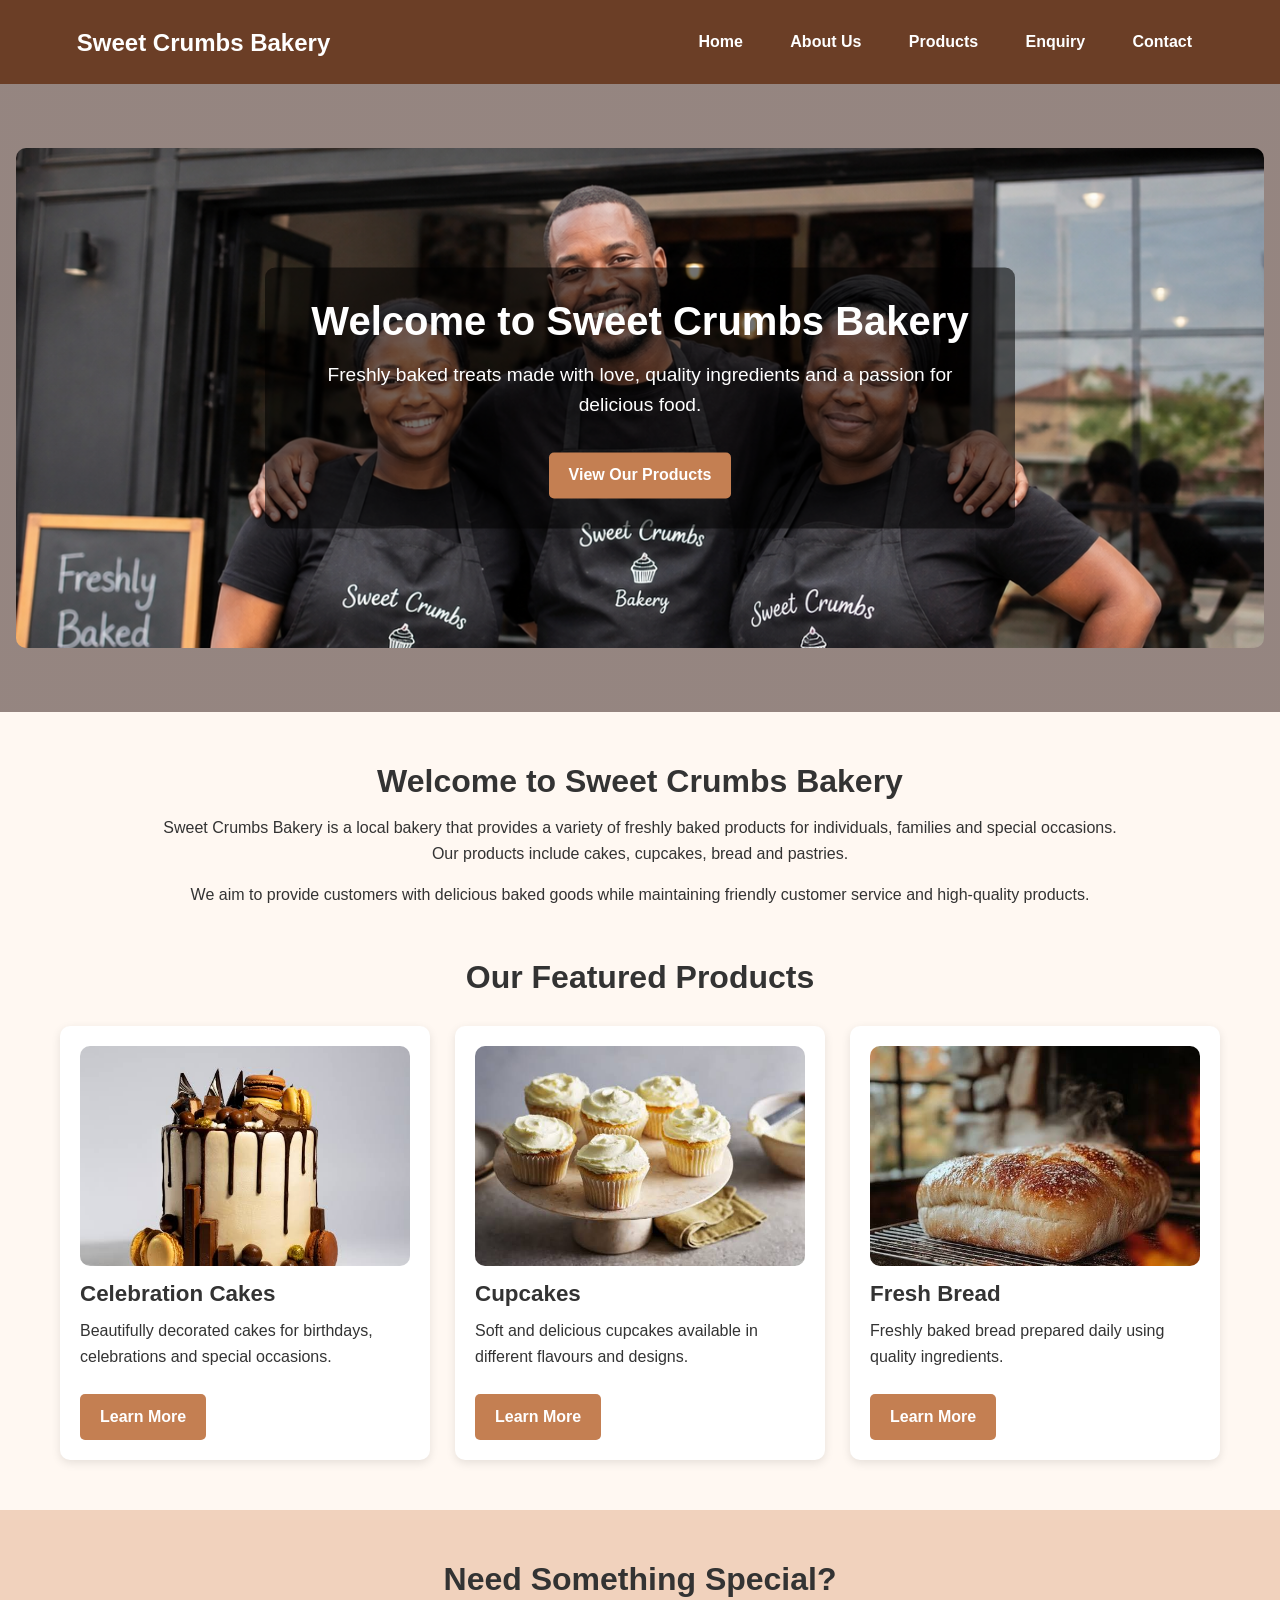
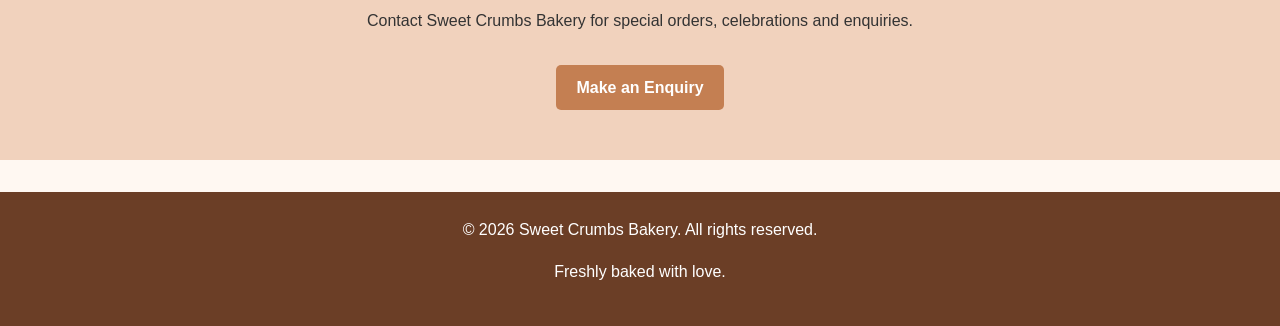
==== index.html @ dd997c4e "Update responsive images and website design" ====
<!DOCTYPE html>
<html lang="en">

<head>
    <!-- Basic page information -->
    <meta charset="UTF-8">
    <meta name="viewport" content="width=device-width, initial-scale=1.0">

    <!-- SEO information -->
    <meta name="description" content="Sweet Crumbs Bakery offers freshly baked cakes, cupcakes, bread and pastries in Johannesburg.">
    <meta name="keywords" content="Sweet Crumbs Bakery, cakes, cupcakes, bread, pastries, bakery, Johannesburg">
    <meta name="author" content="Sweet Crumbs Bakery">

    <title>Sweet Crumbs Bakery | Home</title>

    <!-- External CSS stylesheet -->
    <link rel="stylesheet" href="css/style.css">
</head>

<body>

    <!-- =========================
         HEADER
         ========================= -->
    <header>

        <div class="logo">
            <a href="index.html">Sweet Crumbs Bakery</a>
        </div>

        <!-- Main navigation -->
        <nav>
            <ul>
                <li><a href="index.html">Home</a></li>
                <li><a href="about.html">About Us</a></li>
                <li><a href="products.html">Products</a></li>
                <li><a href="enquiry.html">Enquiry</a></li>
                <li><a href="contact.html">Contact</a></li>
            </ul>
        </nav>

    </header>


    <!-- =========================
         MAIN CONTENT
         ========================= -->
    <main>

        <!-- Hero Section -->
        <section class="hero">

            <!--
                Responsive image:
                Mobile = small image
                Tablet = medium image
                Desktop = large image
            -->
            <picture>

                <source
                    media="(max-width: 600px)"
                    srcset="images/bakery - small.png.">

                <source
                    media="(max-width: 1024px)"
                    srcset="images/bakery-medium.png">

                <img
                    src="images/bakery-large.png"
                    alt="Freshly baked products at Sweet Crumbs Bakery"
                    class="responsive-image">

            </picture>

            <div class="hero-content">

                <h1>Welcome to Sweet Crumbs Bakery</h1>

                <p>
                    Freshly baked treats made with love, quality ingredients
                    and a passion for delicious food.
                </p>

                <a href="products.html" class="btn">
                    View Our Products
                </a>

            </div>

        </section>


        <!-- Introduction Section -->
        <section class="intro">

            <h2>Welcome to Sweet Crumbs Bakery</h2>

            <p>
                Sweet Crumbs Bakery is a local bakery that provides a variety
                of freshly baked products for individuals, families and special
                occasions. Our products include cakes, cupcakes, bread and
                pastries.
            </p>

            <p>
                We aim to provide customers with delicious baked goods while
                maintaining friendly customer service and high-quality products.
            </p>

        </section>


        <!-- Featured Products -->
        <section class="featured-products">

            <h2>Our Featured Products</h2>

            <div class="product-container">

                <!-- Cake -->
                <article class="product-card">

                    <img
                        src="images/cake-large.jpg"
                        srcset="
                            images/cake-small.jpg 480w,
                            images/cake-medium.jpg 800w,
                            images/cake-large.jpg 1200w
                        "
                        sizes="
                            (max-width: 600px) 100vw,
                            (max-width: 1024px) 50vw,
                            33vw
                        "
                        alt="Decorated celebration cake"
                        class="responsive-image">

                    <h3>Celebration Cakes</h3>

                    <p>
                        Beautifully decorated cakes for birthdays,
                        celebrations and special occasions.
                    </p>

                    <a href="products.html" class="btn">
                        Learn More
                    </a>

                </article>


                <!-- Cupcakes -->
                <article class="product-card">

                    <img
                        src="images/vanillacupcakes-large.jpg"
                        srcset="
                            images/vanillacupcakes-small.jpg 480w,
                            images/vanillacupcakes-medium.jpg 800w,
                            images/vanillacupcakes-large.jpg 1200w
                        "
                        sizes="
                            (max-width: 600px) 100vw,
                            (max-width: 1024px) 50vw,
                            33vw
                        "
                        alt="Freshly baked cupcakes"
                        class="responsive-image">

                    <h3>Cupcakes</h3>

                    <p>
                        Soft and delicious cupcakes available in
                        different flavours and designs.
                    </p>

                    <a href="products.html" class="btn">
                        Learn More
                    </a>

                </article>


                <!-- Bread -->
                <article class="product-card">

                    <img
                        src="images/bread-large.jpg"
                        srcset="
                            images/bread-small.jpg 480w,
                            images/bread-medium.jpg 800w,
                            images/bread-large.jpg 1200w
                        "
                        sizes="
                            (max-width: 600px) 100vw,
                            (max-width: 1024px) 50vw,
                            33vw
                        "
                        alt="Freshly baked bread"
                        class="responsive-image">

                    <h3>Fresh Bread</h3>

                    <p>
                        Freshly baked bread prepared daily using
                        quality ingredients.
                    </p>

                    <a href="products.html" class="btn">
                        Learn More
                    </a>

                </article>

            </div>

        </section>


        <!-- Call To Action -->
        <section class="call-to-action">

            <h2>Need Something Special?</h2>

            <p>
                Contact Sweet Crumbs Bakery for special orders,
                celebrations and enquiries.
            </p>

            <a href="enquiry.html" class="btn">
                Make an Enquiry
            </a>

        </section>

    </main>


    <!-- =========================
         FOOTER
         ========================= -->
    <footer>

        <p>
            &copy; 2026 Sweet Crumbs Bakery. All rights reserved.
        </p>

        <p>
            Freshly baked with love.
        </p>

    </footer>

</body>

</html>
---- css/style.css ----
/* =========================================================
   SWEET CRUMBS BAKERY
   Main External Stylesheet
   Part 2 - CSS Styling and Responsive Design
   ========================================================= */


/* =========================================================
   1. CSS RESET
   ========================================================= */

* {
    margin: 0;
    padding: 0;
    box-sizing: border-box;
}

html {
    scroll-behavior: smooth;
}

body {
    font-family: Arial, Helvetica, sans-serif;
    font-size: 1rem;
    line-height: 1.6;
    background-color: #fffaf5;
    color: #3e2723;
}


/* =========================================================
   2. GENERAL STYLES
   ========================================================= */

img {
    max-width: 100%;
    height: auto;
    display: block;
}

a {
    color: inherit;
    text-decoration: none;
}

ul {
    list-style: none;
}

.container {
    width: 90%;
    max-width: 1200px;
    margin: 0 auto;
}

section {
    padding: 4rem 0;
}

h1,
h2,
h3 {
    line-height: 1.2;
    margin-bottom: 1rem;
}

h1 {
    font-size: 2.8rem;
}

h2 {
    font-size: 2rem;
}

h3 {
    font-size: 1.4rem;
}

p {
    margin-bottom: 1rem;
}


/* =========================================================
   3. HEADER
   ========================================================= */

header {
    background-color: #5d4037;
    color: white;
    padding: 1rem 0;
}

.header-container {
    width: 90%;
    max-width: 1200px;
    margin: 0 auto;

    display: flex;
    justify-content: space-between;
    align-items: center;
}

.logo {
    font-size: 1.7rem;
    font-weight: bold;
    color: #ffe0b2;
}


/* =========================================================
   4. NAVIGATION
   ========================================================= */

nav ul {
    display: flex;
    gap: 1.5rem;
}

nav a {
    color: white;
    font-weight: bold;
    padding: 0.5rem 0.7rem;
    border-radius: 5px;

    transition: background-color 0.3s ease,
                color 0.3s ease;
}


/* Hover effect */

nav a:hover {
    background-color: #f8bbd0;
    color: #3e2723;
}


/* Active and focus states */

nav a:focus,
nav a:active {
    background-color: #ffe0b2;
    color: #3e2723;
}


/* =========================================================
   5. HERO SECTION
   ========================================================= */

.hero {
    min-height: 75vh;

    display: flex;
    align-items: center;
    justify-content: center;

    text-align: center;

    background:
        linear-gradient(
            rgba(62, 39, 35, 0.55),
            rgba(62, 39, 35, 0.55)
        ),
        url("../images/bakery.jpg");

    background-size: cover;
    background-position: center;

    color: white;
    padding: 4rem 1rem;
}

.hero-content {
    max-width: 750px;
}

.hero h1 {
    font-size: 3rem;
}

.hero p {
    font-size: 1.2rem;
}


/* =========================================================
   6. BUTTONS
   ========================================================= */

.btn {
    display: inline-block;

    background-color: #d81b60;
    color: white;

    padding: 0.75rem 1.5rem;

    border-radius: 5px;

    font-weight: bold;

    margin-top: 1rem;

    transition: background-color 0.3s ease,
                transform 0.2s ease;
}

.btn:hover {
    background-color: #ad1457;
    transform: translateY(-2px);
}

.btn:focus {
    outline: 3px solid #ffcc80;
    outline-offset: 3px;
}


/* =========================================================
   7. SECTION HEADINGS
   ========================================================= */

.section-title {
    text-align: center;
    color: #5d4037;
    margin-bottom: 2rem;
}

.section-title::after {
    content: "";
    display: block;

    width: 60px;
    height: 3px;

    background-color: #d81b60;

    margin: 0.7rem auto;
}


/* =========================================================
   8. ABOUT SECTION
   ========================================================= */

.about-content {
    display: grid;

    grid-template-columns: 1fr 1fr;

    gap: 2rem;

    align-items: center;
}

.about-content img {
    width: 100%;
    border-radius: 10px;
}


/* =========================================================
   9. PRODUCT SECTION
   ========================================================= */

.product-grid {
    display: grid;

    grid-template-columns:
        repeat(3, 1fr);

    gap: 2rem;
}

.product-card {
    background-color: white;

    border-radius: 10px;

    overflow: hidden;

    box-shadow:
        0 4px 10px rgba(0, 0, 0, 0.1);

    transition:
        transform 0.3s ease,
        box-shadow 0.3s ease;
}

.product-card:hover {
    transform: translateY(-5px);

    box-shadow:
        0 8px 20px rgba(0, 0, 0, 0.15);
}

.product-card img {
    width: 100%;
    height: 220px;
    object-fit: cover;
}

.product-info {
    padding: 1.5rem;
}

.product-info h3 {
    color: #5d4037;
}

.price {
    color: #d81b60;
    font-size: 1.2rem;
    font-weight: bold;
}


/* =========================================================
   10. INFORMATION CARDS
   ========================================================= */

.card-container {
    display: flex;

    justify-content: center;

    gap: 2rem;

    flex-wrap: wrap;
}

.info-card {
    flex: 1 1 250px;

    background-color: white;

    padding: 2rem;

    border-radius: 10px;

    text-align: center;

    box-shadow:
        0 4px 10px rgba(0, 0, 0, 0.1);
}

.info-card:hover {
    transform: translateY(-3px);
}


/* =========================================================
   11. FORMS
   ========================================================= */

.form-container {
    max-width: 800px;

    margin: 0 auto;

    background-color: white;

    padding: 2rem;

    border-radius: 10px;

    box-shadow:
        0 4px 10px rgba(0, 0, 0, 0.1);
}

.form-group {
    margin-bottom: 1.2rem;
}

.form-group label {
    display: block;

    font-weight: bold;

    margin-bottom: 0.4rem;
}

.form-group input,
.form-group select,
.form-group textarea {
    width: 100%;

    padding: 0.8rem;

    border: 1px solid #bdbdbd;

    border-radius: 5px;

    font-size: 1rem;

    font-family: inherit;
}

.form-group textarea {
    min-height: 150px;

    resize: vertical;
}

.form-group input:focus,
.form-group select:focus,
.form-group textarea:focus {
    outline: none;

    border-color: #d81b60;

    box-shadow:
        0 0 0 3px rgba(216, 27, 96, 0.15);
}


/* =========================================================
   12. CONTACT SECTION
   ========================================================= */

.contact-container {
    display: grid;

    grid-template-columns: 1fr 1fr;

    gap: 2rem;
}

.contact-info {
    background-color: #ffe0b2;

    padding: 2rem;

    border-radius: 10px;
}

.contact-info h3 {
    color: #5d4037;
}

.map-container {
    width: 100%;
    min-height: 350px;
}

.map-container iframe {
    width: 100%;
    height: 350px;

    border: 0;

    border-radius: 10px;
}


/* =========================================================
   13. FOOTER
   ========================================================= */

footer {
    background-color: #3e2723;

    color: white;

    text-align: center;

    padding: 2rem 1rem;

    margin-top: 2rem;
}

footer a {
    color: #ffe0b2;
}

footer a:hover {
    color: #f8bbd0;
}


/* =========================================================
   14. RESPONSIVE IMAGES
   ========================================================= */

.responsive-image {
    width: 100%;
    height: auto;
    border-radius: 10px;
}


/* =========================================================
   15. TABLET BREAKPOINT
   ========================================================= */

/*
   Tablet devices:
   768px and below
*/

@media (max-width: 768px) {

    h1 {
        font-size: 2.3rem;
    }

    h2 {
        font-size: 1.8rem;
    }

    nav ul {
        gap: 0.5rem;
    }

    .about-content {
        grid-template-columns: 1fr;
    }

    .contact-container {
        grid-template-columns: 1fr;
    }

    .product-grid {
        grid-template-columns:
            repeat(2, 1fr);
    }

    .hero {
        min-height: 60vh;
    }

}


/* =========================================================
   16. MOBILE BREAKPOINT
   ========================================================= */

/*
   Mobile devices:
   600px and below
*/

@media (max-width: 600px) {

    body {
        font-size: 0.95rem;
    }

    section {
        padding: 2.5rem 0;
    }

    .header-container {
        flex-direction: column;

        gap: 1rem;
    }

    nav ul {
        flex-direction: column;

        text-align: center;

        gap: 0.3rem;
    }

    nav a {
        display: block;
    }

    .hero {
        min-height: 70vh;

        padding: 3rem 1rem;
    }

    .hero h1 {
        font-size: 2rem;
    }

    .hero p {
        font-size: 1rem;
    }

    .product-grid {
        grid-template-columns: 1fr;
    }

    .card-container {
        flex-direction: column;
    }

    .info-card {
        width: 100%;
    }

    .form-container {
        padding: 1.2rem;
    }

    .contact-container {
        grid-template-columns: 1fr;
    }

}


/* =========================================================
   17. SMALL MOBILE DEVICES
   ========================================================= */

@media (max-width: 400px) {

    .hero h1 {
        font-size: 1.7rem;
    }

    h2 {
        font-size: 1.5rem;
    }

    .container {
        width: 94%;
    }

    .btn {
        width: 100%;
        text-align: center;
    }

}

/* =========================
   GENERAL STYLING
   ========================= */

* {
    margin: 0;
    padding: 0;
    box-sizing: border-box;
}

html {
    scroll-behavior: smooth;
}

body {
    font-family: Arial, sans-serif;
    line-height: 1.6;
    background-color: #fff8f2;
    color: #333;
}

img {
    max-width: 100%;
}


/* =========================
   HEADER
   ========================= */

header {
    display: flex;
    justify-content: space-between;
    align-items: center;
    padding: 20px 6%;
    background-color: #6b3e26;
}

.logo a {
    color: white;
    text-decoration: none;
    font-size: 1.5rem;
    font-weight: bold;
}


/* =========================
   NAVIGATION
   ========================= */

nav ul {
    display: flex;
    list-style: none;
    gap: 25px;
}

nav a {
    color: white;
    text-decoration: none;
    font-weight: bold;
}

nav a:hover,
nav a:focus {
    text-decoration: underline;
}


/* =========================
   RESPONSIVE IMAGES
   ========================= */

.responsive-image {
    width: 100%;
    max-width: 100%;
    height: auto;
    display: block;
    object-fit: cover;
    border-radius: 10px;
}


/* =========================
   HERO SECTION
   ========================= */

.hero {
    position: relative;
    min-height: 500px;
    overflow: hidden;
}

.hero picture,
.hero picture img {
    width: 100%;
    height: 500px;
}

.hero picture img {
    object-fit: cover;
}

.hero-content {
    position: absolute;
    top: 50%;
    left: 50%;
    transform: translate(-50%, -50%);
    text-align: center;
    width: 80%;
    background: rgba(0, 0, 0, 0.55);
    padding: 30px;
    color: white;
    border-radius: 10px;
}

.hero-content h1 {
    font-size: 2.5rem;
    margin-bottom: 15px;
}


/* =========================
   BUTTONS
   ========================= */

.btn {
    display: inline-block;
    margin-top: 15px;
    padding: 10px 20px;
    background-color: #c47f52;
    color: white;
    text-decoration: none;
    border-radius: 5px;
    font-weight: bold;
}

.btn:hover,
.btn:focus {
    background-color: #8f5638;
}


/* =========================
   INTRODUCTION
   ========================= */

.intro {
    max-width: 1000px;
    margin: 50px auto;
    padding: 0 20px;
    text-align: center;
}

.intro h2 {
    margin-bottom: 15px;
}


/* =========================
   PAGE HEADER
   ========================= */

.page-header {
    text-align: center;
    padding: 60px 20px 30px;
}

.page-header h1 {
    font-size: 2.5rem;
    margin-bottom: 10px;
}


/* =========================
   PRODUCTS
   ========================= */

.featured-products,
.products {
    max-width: 1200px;
    margin: 50px auto;
    padding: 0 20px;
}

.featured-products > h2 {
    text-align: center;
    margin-bottom: 30px;
}

.product-container {
    display: grid;
    grid-template-columns: repeat(3, 1fr);
    gap: 25px;
}

.product-card {
    background-color: white;
    padding: 20px;
    border-radius: 10px;
    box-shadow: 0 3px 10px rgba(0, 0, 0, 0.1);
}

.product-card img {
    margin-bottom: 15px;
}

.product-card h2,
.product-card h3 {
    margin-bottom: 10px;
}

.product-card p {
    margin-bottom: 10px;
}


/* =========================
   CALL TO ACTION
   ========================= */

.call-to-action {
    text-align: center;
    padding: 50px 20px;
    margin-top: 40px;
    background-color: #f1d2bd;
}

.call-to-action h2 {
    margin-bottom: 10px;
}


/* =========================
   FOOTER
   ========================= */

footer {
    text-align: center;
    padding: 25px;
    background-color: #6b3e26;
    color: white;
}


/* =========================
   TABLET
   ========================= */

@media (max-width: 1024px) {

    .product-container {
        grid-template-columns: repeat(2, 1fr);
    }

    .hero-content h1 {
        font-size: 2rem;
    }

}


/* =========================
   MOBILE
   ========================= */

@media (max-width: 600px) {

    header {
        flex-direction: column;
        gap: 15px;
        text-align: center;
    }

    nav ul {
        flex-direction: column;
        gap: 10px;
    }

    .hero {
        min-height: 400px;
    }

    .hero picture,
    .hero picture img {
        height: 400px;
    }

    .hero-content {
        width: 90%;
        padding: 20px;
    }

    .hero-content h1 {
        font-size: 1.7rem;
    }

    .product-container {
        grid-template-columns: 1fr;
    }

    .page-header h1 {
        font-size: 2rem;
    }

}
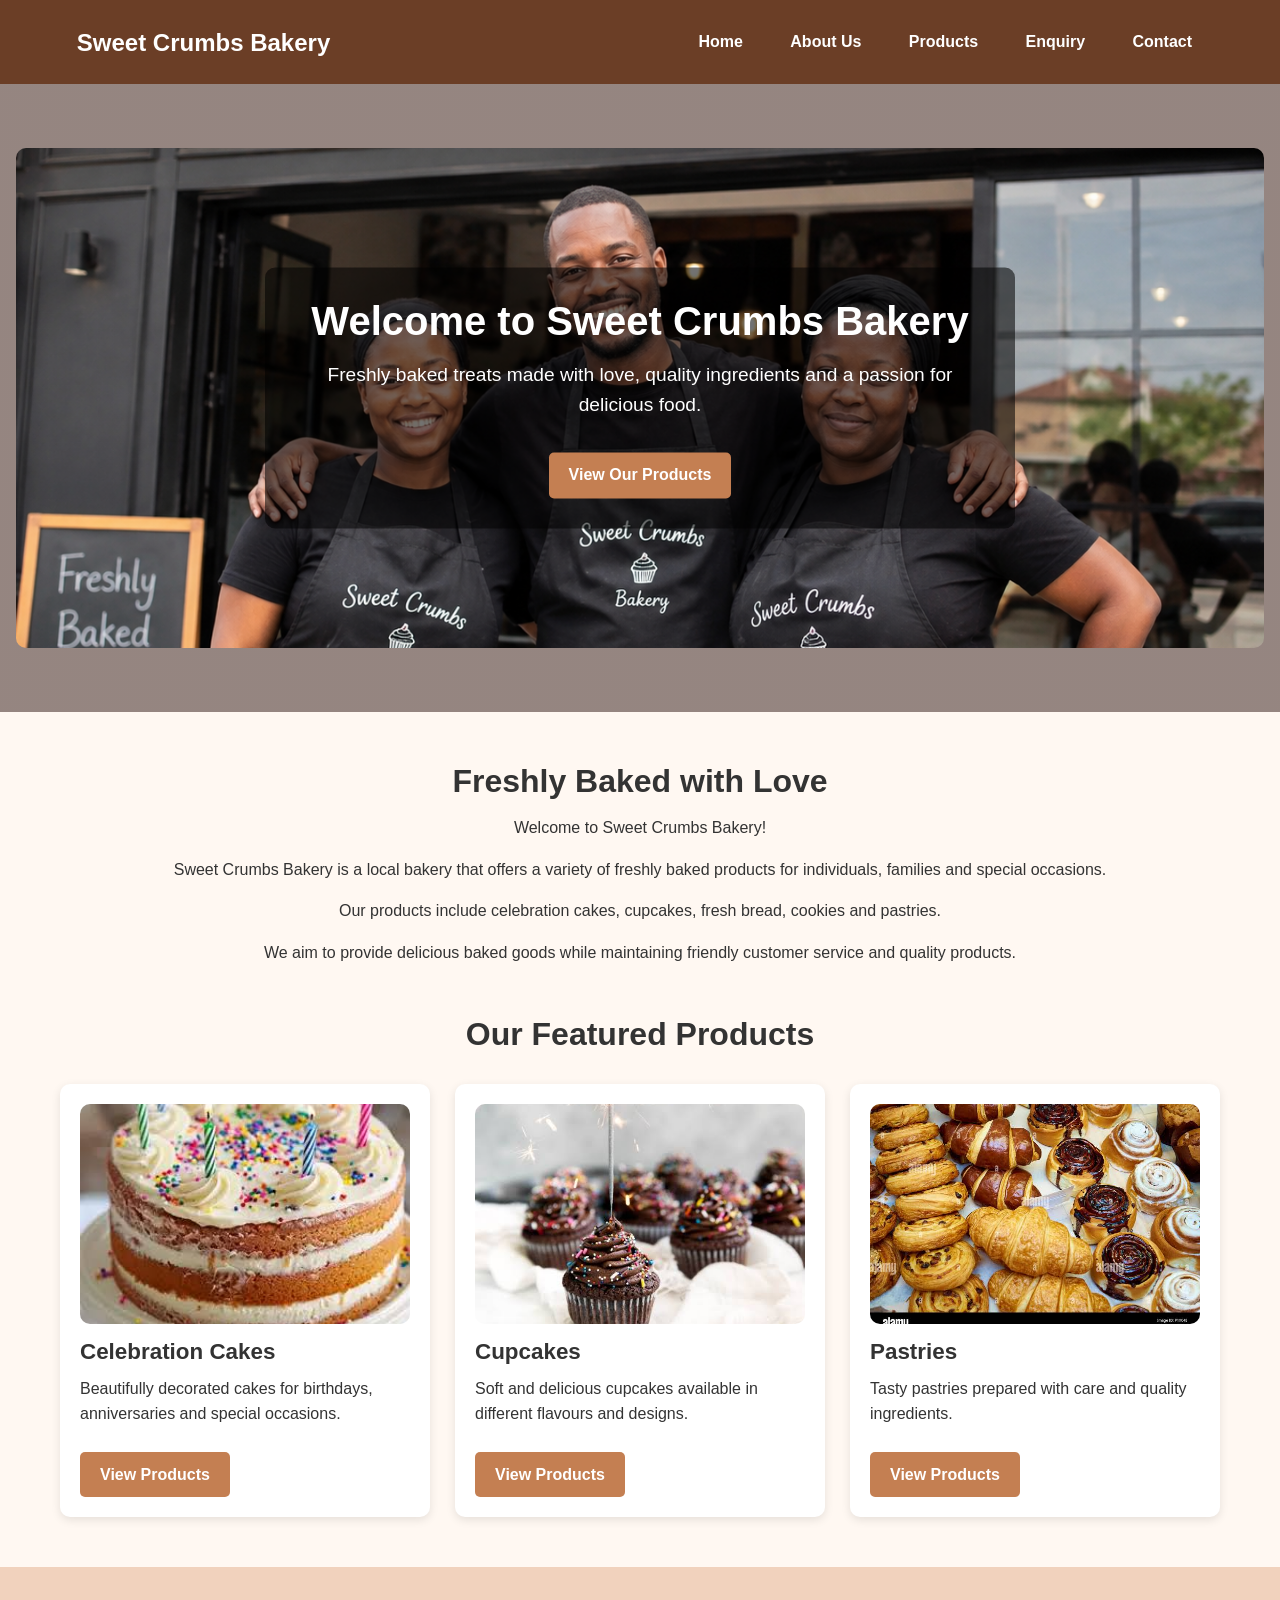
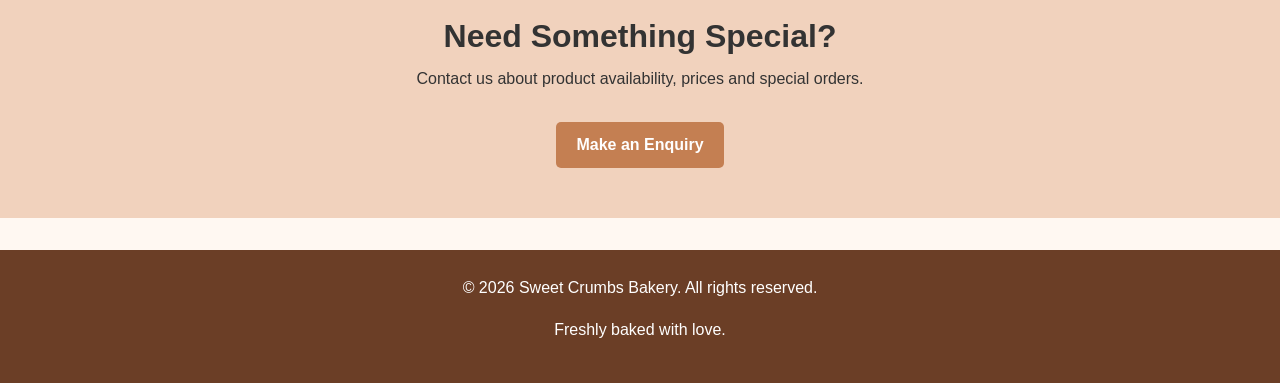
==== commit fc0c03b0: "Add JavaScript product search and image gallery" ====
--- a/index.html
+++ b/index.html
@@ -1,258 +1,186 @@
+
 <!DOCTYPE html>
 <html lang="en">
-
 <head>
-    <!-- Basic page information -->
     <meta charset="UTF-8">
     <meta name="viewport" content="width=device-width, initial-scale=1.0">
 
-    <!-- SEO information -->
-    <meta name="description" content="Sweet Crumbs Bakery offers freshly baked cakes, cupcakes, bread and pastries in Johannesburg.">
-    <meta name="keywords" content="Sweet Crumbs Bakery, cakes, cupcakes, bread, pastries, bakery, Johannesburg">
-    <meta name="author" content="Sweet Crumbs Bakery">
-
     <title>Sweet Crumbs Bakery | Home</title>
 
-    <!-- External CSS stylesheet -->
+    <meta name="description"
+        content="Welcome to Sweet Crumbs Bakery. Explore our freshly baked cakes, cupcakes, bread, cookies and pastries.">
+
+    <meta name="keywords"
+        content="Sweet Crumbs Bakery, cakes, cupcakes, bread, cookies, pastries">
+
+    <meta name="robots" content="index, follow">
+
     <link rel="stylesheet" href="css/style.css">
+    <script src="js/script.js" defer></script>
 </head>
 
 <body>
 
-    <!-- =========================
-         HEADER
-         ========================= -->
-    <header>
+<header>
+    <div class="logo">
+        <a href="index.html">Sweet Crumbs Bakery</a>
+    </div>
 
-        <div class="logo">
-            <a href="index.html">Sweet Crumbs Bakery</a>
+    <nav aria-label="Main navigation">
+        <ul>
+            <li><a href="index.html">Home</a></li>
+            <li><a href="about.html">About Us</a></li>
+            <li><a href="products.html">Products</a></li>
+            <li><a href="enquiry.html">Enquiry</a></li>
+            <li><a href="contact.html">Contact</a></li>
+        </ul>
+    </nav>
+</header>
+
+<main>
+
+    <!-- Hero Section -->
+    <section class="hero">
+        <picture>
+            <img src="images/bakery-large.png"
+                 alt="Sweet Crumbs Bakery and its freshly baked products"
+                 class="responsive-image">
+        </picture>
+
+        <div class="hero-content">
+            <h1>Welcome to Sweet Crumbs Bakery</h1>
+
+            <p>
+                Freshly baked treats made with love,
+                quality ingredients and a passion for delicious food.
+            </p>
+
+            <a href="products.html" class="btn">
+                View Our Products
+            </a>
         </div>
+    </section>
 
-        <!-- Main navigation -->
-        <nav>
-            <ul>
-                <li><a href="index.html">Home</a></li>
-                <li><a href="about.html">About Us</a></li>
-                <li><a href="products.html">Products</a></li>
-                <li><a href="enquiry.html">Enquiry</a></li>
-                <li><a href="contact.html">Contact</a></li>
-            </ul>
-        </nav>
+    <!-- Introduction -->
+    <section class="intro">
 
-    </header>
+        <h2>Freshly Baked with Love</h2>
 
+        <p id="welcome-message" aria-live="polite">
+            Welcome to Sweet Crumbs Bakery!
+        </p>
 
-    <!-- =========================
-         MAIN CONTENT
-         ========================= -->
-    <main>
+        <p>
+            Sweet Crumbs Bakery is a local bakery that offers
+            a variety of freshly baked products for individuals,
+            families and special occasions.
+        </p>
 
-        <!-- Hero Section -->
-        <section class="hero">
+        <p>
+            Our products include celebration cakes, cupcakes,
+            fresh bread, cookies and pastries.
+        </p>
 
-            <!--
-                Responsive image:
-                Mobile = small image
-                Tablet = medium image
-                Desktop = large image
-            -->
-            <picture>
+        <p>
+            We aim to provide delicious baked goods while
+            maintaining friendly customer service and quality products.
+        </p>
 
-                <source
-                    media="(max-width: 600px)"
-                    srcset="images/bakery - small.png.">
+    </section>
 
-                <source
-                    media="(max-width: 1024px)"
-                    srcset="images/bakery-medium.png">
+    <!-- Featured Products -->
+    <section class="featured-products">
 
-                <img
-                    src="images/bakery-large.png"
-                    alt="Freshly baked products at Sweet Crumbs Bakery"
-                    class="responsive-image">
+        <h2>Our Featured Products</h2>
 
-            </picture>
+        <div class="product-container">
 
-            <div class="hero-content">
+            <article class="product-card">
 
-                <h1>Welcome to Sweet Crumbs Bakery</h1>
+                <img src="images/birthdaycake-large.jpg"
+                     alt="Decorated birthday celebration cake"
+                     class="responsive-image">
+
+                <h3>Celebration Cakes</h3>
 
                 <p>
-                    Freshly baked treats made with love, quality ingredients
-                    and a passion for delicious food.
+                    Beautifully decorated cakes for birthdays,
+                    anniversaries and special occasions.
                 </p>
 
                 <a href="products.html" class="btn">
-                    View Our Products
+                    View Products
                 </a>
 
-            </div>
+            </article>
 
-        </section>
+            <article class="product-card">
 
+                <img src="images/cupcake-large.jpg"
+                     alt="Freshly baked cupcakes with icing"
+                     class="responsive-image">
 
-        <!-- Introduction Section -->
-        <section class="intro">
+                <h3>Cupcakes</h3>
 
-            <h2>Welcome to Sweet Crumbs Bakery</h2>
+                <p>
+                    Soft and delicious cupcakes available
+                    in different flavours and designs.
+                </p>
 
-            <p>
-                Sweet Crumbs Bakery is a local bakery that provides a variety
-                of freshly baked products for individuals, families and special
-                occasions. Our products include cakes, cupcakes, bread and
-                pastries.
-            </p>
+                <a href="products.html" class="btn">
+                    View Products
+                </a>
 
-            <p>
-                We aim to provide customers with delicious baked goods while
-                maintaining friendly customer service and high-quality products.
-            </p>
+            </article>
 
-        </section>
+            <article class="product-card">
 
+                <img src="images/pastries-large.jpg"
+                     alt="Selection of freshly baked pastries"
+                     class="responsive-image">
 
-        <!-- Featured Products -->
-        <section class="featured-products">
+                <h3>Pastries</h3>
 
-            <h2>Our Featured Products</h2>
+                <p>
+                    Tasty pastries prepared with care
+                    and quality ingredients.
+                </p>
 
-            <div class="product-container">
+                <a href="products.html" class="btn">
+                    View Products
+                </a>
 
-                <!-- Cake -->
-                <article class="product-card">
+            </article>
 
-                    <img
-                        src="images/cake-large.jpg"
-                        srcset="
-                            images/cake-small.jpg 480w,
-                            images/cake-medium.jpg 800w,
-                            images/cake-large.jpg 1200w
-                        "
-                        sizes="
-                            (max-width: 600px) 100vw,
-                            (max-width: 1024px) 50vw,
-                            33vw
-                        "
-                        alt="Decorated celebration cake"
-                        class="responsive-image">
+        </div>
+    </section>
 
-                    <h3>Celebration Cakes</h3>
+    <!-- Call to Action -->
+    <section class="call-to-action">
 
-                    <p>
-                        Beautifully decorated cakes for birthdays,
-                        celebrations and special occasions.
-                    </p>
-
-                    <a href="products.html" class="btn">
-                        Learn More
-                    </a>
-
-                </article>
-
-
-                <!-- Cupcakes -->
-                <article class="product-card">
-
-                    <img
-                        src="images/vanillacupcakes-large.jpg"
-                        srcset="
-                            images/vanillacupcakes-small.jpg 480w,
-                            images/vanillacupcakes-medium.jpg 800w,
-                            images/vanillacupcakes-large.jpg 1200w
-                        "
-                        sizes="
-                            (max-width: 600px) 100vw,
-                            (max-width: 1024px) 50vw,
-                            33vw
-                        "
-                        alt="Freshly baked cupcakes"
-                        class="responsive-image">
-
-                    <h3>Cupcakes</h3>
-
-                    <p>
-                        Soft and delicious cupcakes available in
-                        different flavours and designs.
-                    </p>
-
-                    <a href="products.html" class="btn">
-                        Learn More
-                    </a>
-
-                </article>
-
-
-                <!-- Bread -->
-                <article class="product-card">
-
-                    <img
-                        src="images/bread-large.jpg"
-                        srcset="
-                            images/bread-small.jpg 480w,
-                            images/bread-medium.jpg 800w,
-                            images/bread-large.jpg 1200w
-                        "
-                        sizes="
-                            (max-width: 600px) 100vw,
-                            (max-width: 1024px) 50vw,
-                            33vw
-                        "
-                        alt="Freshly baked bread"
-                        class="responsive-image">
-
-                    <h3>Fresh Bread</h3>
-
-                    <p>
-                        Freshly baked bread prepared daily using
-                        quality ingredients.
-                    </p>
-
-                    <a href="products.html" class="btn">
-                        Learn More
-                    </a>
-
-                </article>
-
-            </div>
-
-        </section>
-
-
-        <!-- Call To Action -->
-        <section class="call-to-action">
-
-            <h2>Need Something Special?</h2>
-
-            <p>
-                Contact Sweet Crumbs Bakery for special orders,
-                celebrations and enquiries.
-            </p>
-
-            <a href="enquiry.html" class="btn">
-                Make an Enquiry
-            </a>
-
-        </section>
-
-    </main>
-
-
-    <!-- =========================
-         FOOTER
-         ========================= -->
-    <footer>
+        <h2>Need Something Special?</h2>
 
         <p>
-            &copy; 2026 Sweet Crumbs Bakery. All rights reserved.
+            Contact us about product availability,
+            prices and special orders.
         </p>
 
-        <p>
-            Freshly baked with love.
-        </p>
+        <a href="enquiry.html" class="btn">
+            Make an Enquiry
+        </a>
 
-    </footer>
+    </section>
+
+</main>
+
+<footer>
+    <p>
+        &copy; <span id="current-year">2026</span>
+        Sweet Crumbs Bakery. All rights reserved.
+    </p>
+
+    <p>Freshly baked with love.</p>
+</footer>
 
 </body>
-
 </html>
-        
--- a/css/style.css
+++ b/css/style.css
@@ -937,4 +937,62 @@
         font-size: 2rem;
     }
 
-}+}
+
+
+/* =====================================
+   GOOGLE MAPS AND BAKERY LOCATION
+   ===================================== */
+
+.location-section {
+    max-width: 1100px;
+    margin: 50px auto;
+    padding: 30px 20px;
+    text-align: center;
+}
+
+.location-section h2 {
+    margin-bottom: 15px;
+    color: #6b3e26;
+}
+
+.location-section p {
+    margin-bottom: 20px;
+}
+
+.map-container {
+    width: 100%;
+    overflow: hidden;
+    border-radius: 10px;
+    box-shadow: 0 3px 10px rgba(0, 0, 0, 0.15);
+}
+
+.map-container iframe {
+    display: block;
+    width: 100%;
+    height: 400px;
+    border: 0;
+}
+
+.directions-link a {
+    display: inline-block;
+    margin-top: 15px;
+    color: #8f5638;
+    font-weight: bold;
+    text-decoration: underline;
+}
+
+.directions-link a:hover {
+    color: #c47f52;
+}
+
+/* Mobile map styling */
+@media (max-width: 600px) {
+    .location-section {
+        padding: 20px 12px;
+    }
+
+    .map-container iframe {
+        height: 300px;
+    }
+}
